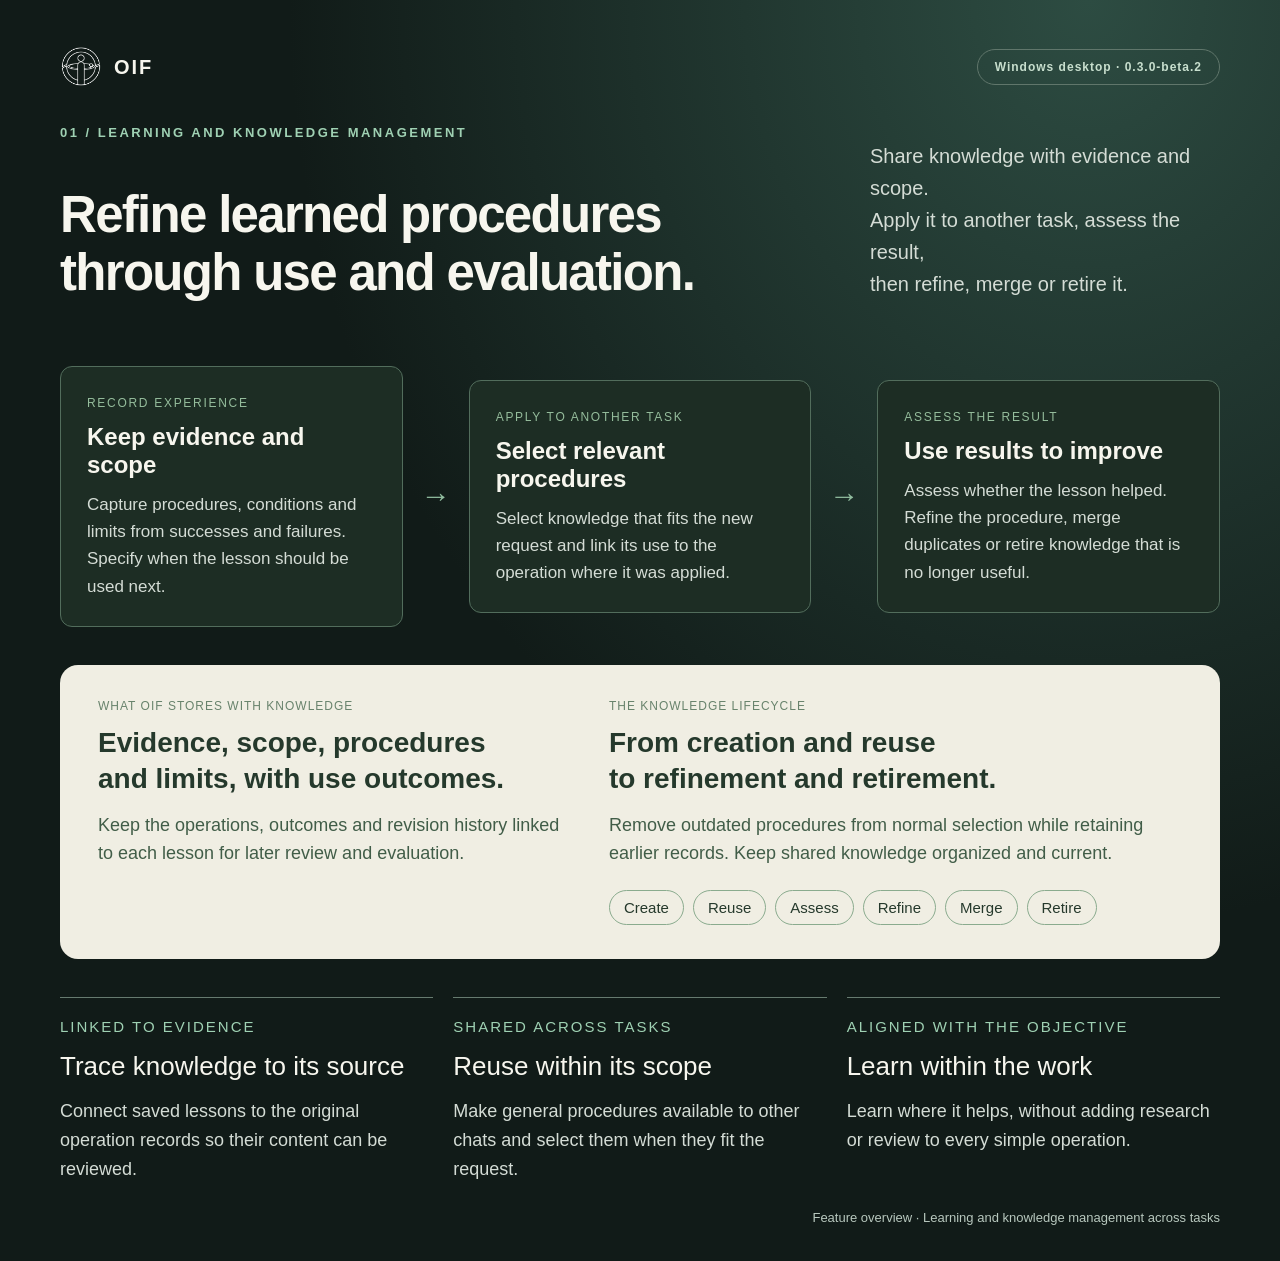
==== docs/showcase/01-learning.html @ 6b271901 "Refresh bilingual desktop showcase for 0.3.0-beta.2" ====
<!doctype html><html lang="en"><meta charset="utf-8"><title>OIF — 01-learning</title><style>*{box-sizing:border-box}body{margin:0;background:#101816;color:#f7f6ee;font-family:"Segoe UI",Arial,sans-serif}.board{width:1280px;min-height:1080px;padding:46px 60px 36px;background:radial-gradient(ellipse at 85% 0%,#2d4c42 0,transparent 52%),#111b18;overflow:hidden}.brand{display:flex;align-items:center;gap:12px;letter-spacing:2px;font-size:20px;font-weight:650}.brand img{width:42px;height:42px;filter:invert(1)}.tag{margin-left:auto;border:1px solid #60766b;border-radius:30px;padding:10px 17px;font-size:12px;letter-spacing:1.6px;color:#c8dfce}.kicker{color:#9fd1b3;letter-spacing:2.5px;font-size:13px;font-weight:600;margin-top:37px}h1{font-weight:600;font-size:59px;line-height:1.06;letter-spacing:-2.4px;margin:12px 0 20px}p{font-size:20px;line-height:1.5;color:#d4dcd5;margin:0}.header{display:flex;align-items:end;gap:65px}.header h1{flex:1}.header p{width:395px;margin-bottom:23px}.shot{display:block;width:100%;border:1px solid #63756b;border-radius:16px;box-shadow:0 20px 70px #0007;margin-top:27px}.foot{display:flex;gap:35px;align-items:center;margin-top:26px;color:#b8c8be;font-size:13px}.foot strong{color:#f7f6ee;font-weight:500}.foot span:last-child{margin-left:auto}.pillars{display:grid;grid-template-columns:repeat(3,1fr);gap:20px;margin-top:38px}.pillar{border-top:1px solid #667b6f;padding-top:20px}.num{color:#9fd1b3;font-size:15px;letter-spacing:2px}.pillar h2{font-size:26px;font-weight:500;margin:15px 0}.pillar p{font-size:18px}.route{display:flex;gap:18px;align-items:center;margin-top:43px}.step{border:1px solid #526d5c;padding:26px;border-radius:12px;flex:1;background:#1d2d24}.step small{color:#95bd9c;letter-spacing:1.7px;font-size:12px}.step h2{font-size:25px;font-weight:550;margin:12px 0}.step p{font-size:17px}.arrow{color:#91bd9f;font-size:30px}.sample{background:#f0eee3;color:#25392c;border-radius:18px;padding:34px 38px;margin-top:38px;display:grid;grid-template-columns:0.9fr 1.1fr;gap:42px}.sample h2{font-size:29px;line-height:1.15;font-weight:550;margin:0 0 13px}.sample p{color:#415d48;font-size:18px}.sample .caption{color:#68836c;font-size:12px;letter-spacing:1px;margin-bottom:12px}.actions{display:flex;flex-wrap:wrap;gap:9px;margin-top:22px}.actions span{border:1px solid #8aab8e;border-radius:20px;padding:8px 14px;font-size:15px}.route-grid{display:grid;grid-template-columns:repeat(3,1fr);gap:18px;margin-top:35px}.route-grid .step{min-height:174px}.band{display:flex;align-items:center;gap:20px;background:#d3e9d7;color:#173d26;padding:26px 30px;border-radius:14px;margin-top:24px}.band b{font-size:25px;font-weight:550}.band span{font-size:18px;line-height:1.4}.small{font-size:15px;margin-top:21px;color:#aec4b5}.line{height:1px;background:#556f5e;margin:33px 0}h1{font-size:51px;line-height:1.15;letter-spacing:-1.7px}.header{gap:36px}.header p{width:350px;line-height:1.6}.step h2{font-size:24px}.step p,.pillar p{line-height:1.6}.sample h2{font-size:28px;line-height:1.3}.sample p{line-height:1.6}.band b{font-size:24px}.foot{gap:24px}.tag{letter-spacing:1px}</style><main class="board"><div class="brand"><img src="../assets/desktop-logo.png" alt="OIF logo">OIF<span class="tag">Windows desktop · 0.3.0-beta.2</span></div><div class="kicker">01 / LEARNING AND KNOWLEDGE MANAGEMENT</div>
<div class="header"><h1>Refine learned procedures<br>through use and evaluation.</h1><p>Share knowledge with evidence and scope.<br>Apply it to another task, assess the result,<br>then refine, merge or retire it.</p></div>
<div class="route">
<div class="step"><small>RECORD EXPERIENCE</small><h2>Keep evidence and scope</h2><p>Capture procedures, conditions and limits from successes and failures. Specify when the lesson should be used next.</p></div><div class="arrow">→</div>
<div class="step"><small>APPLY TO ANOTHER TASK</small><h2>Select relevant procedures</h2><p>Select knowledge that fits the new request and link its use to the operation where it was applied.</p></div><div class="arrow">→</div>
<div class="step"><small>ASSESS THE RESULT</small><h2>Use results to improve</h2><p>Assess whether the lesson helped. Refine the procedure, merge duplicates or retire knowledge that is no longer useful.</p></div></div>
<div class="sample"><div><div class="caption">WHAT OIF STORES WITH KNOWLEDGE</div><h2>Evidence, scope, procedures<br>and limits, with use outcomes.</h2><p>Keep the operations, outcomes and revision history linked to each lesson for later review and evaluation.</p></div>
<div><div class="caption">THE KNOWLEDGE LIFECYCLE</div><h2>From creation and reuse<br>to refinement and retirement.</h2><p>Remove outdated procedures from normal selection while retaining earlier records. Keep shared knowledge organized and current.</p><div class="actions"><span>Create</span><span>Reuse</span><span>Assess</span><span>Refine</span><span>Merge</span><span>Retire</span></div></div></div>
<div class="pillars"><div class="pillar"><span class="num">LINKED TO EVIDENCE</span><h2>Trace knowledge to its source</h2><p>Connect saved lessons to the original operation records so their content can be reviewed.</p></div><div class="pillar"><span class="num">SHARED ACROSS TASKS</span><h2>Reuse within its scope</h2><p>Make general procedures available to other chats and select them when they fit the request.</p></div><div class="pillar"><span class="num">ALIGNED WITH THE OBJECTIVE</span><h2>Learn within the work</h2><p>Learn where it helps, without adding research or review to every simple operation.</p></div></div>
<div class="foot"><span>Feature overview · Learning and knowledge management across tasks</span></div></main></html>
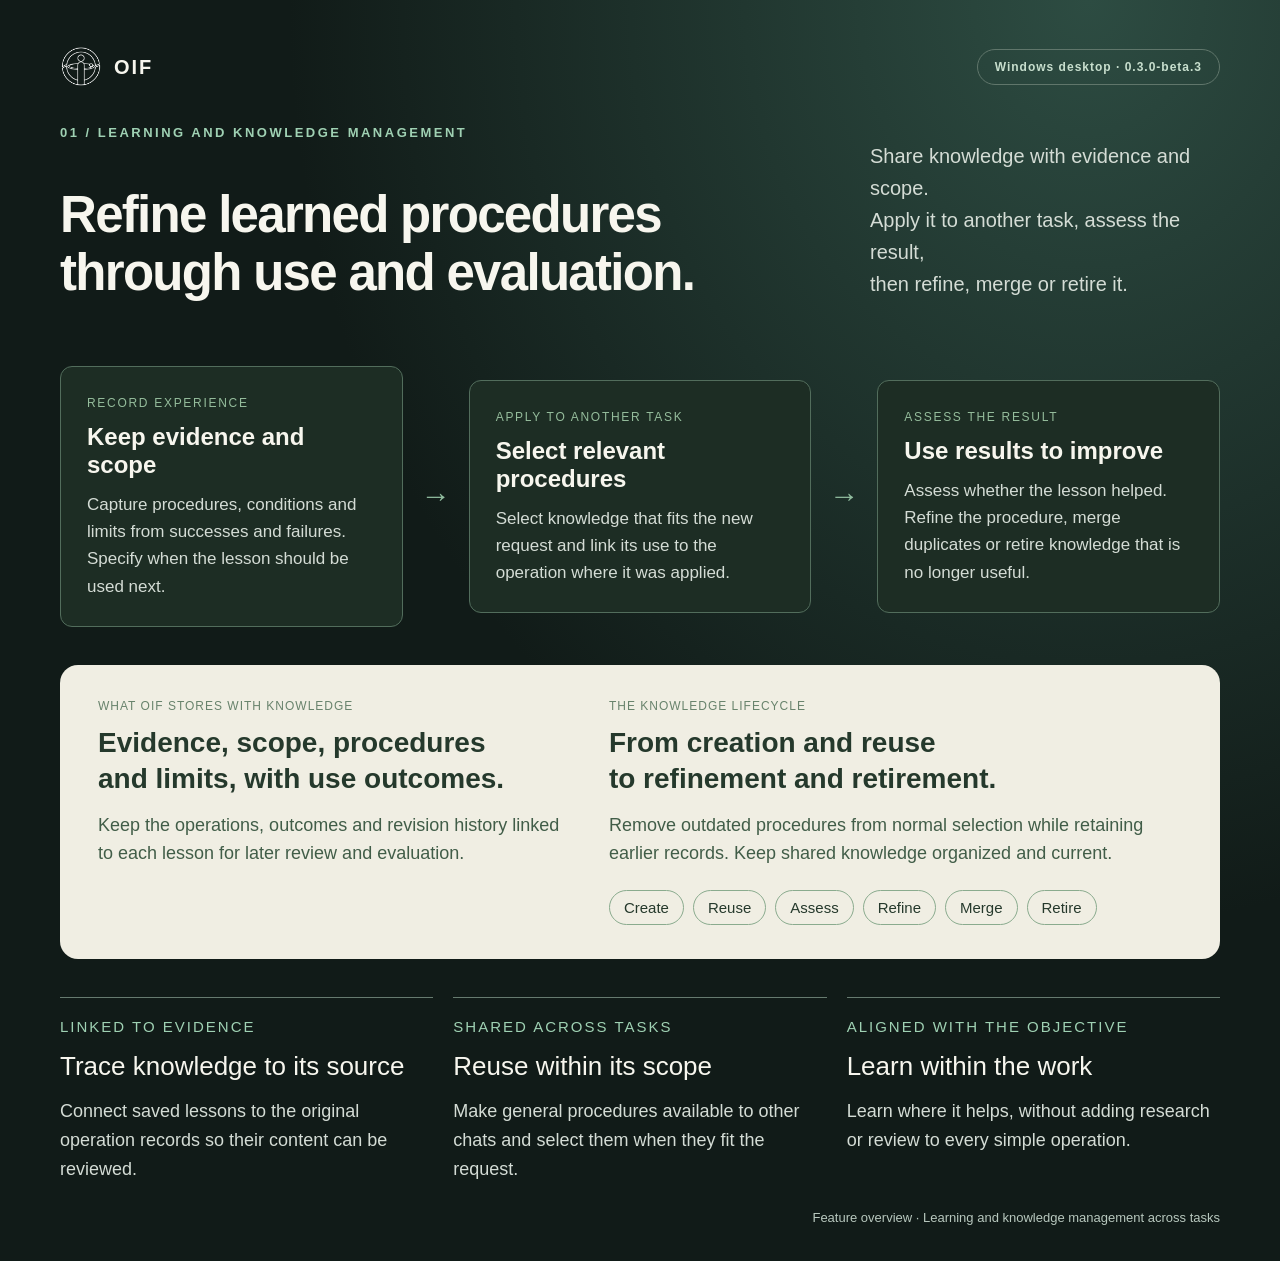
==== commit e415e6a1: "Fix desktop submission and connection recovery" ====
--- a/docs/showcase/01-learning.html
+++ b/docs/showcase/01-learning.html
@@ -1,4 +1,4 @@
-<!doctype html><html lang="en"><meta charset="utf-8"><title>OIF — 01-learning</title><style>*{box-sizing:border-box}body{margin:0;background:#101816;color:#f7f6ee;font-family:"Segoe UI",Arial,sans-serif}.board{width:1280px;min-height:1080px;padding:46px 60px 36px;background:radial-gradient(ellipse at 85% 0%,#2d4c42 0,transparent 52%),#111b18;overflow:hidden}.brand{display:flex;align-items:center;gap:12px;letter-spacing:2px;font-size:20px;font-weight:650}.brand img{width:42px;height:42px;filter:invert(1)}.tag{margin-left:auto;border:1px solid #60766b;border-radius:30px;padding:10px 17px;font-size:12px;letter-spacing:1.6px;color:#c8dfce}.kicker{color:#9fd1b3;letter-spacing:2.5px;font-size:13px;font-weight:600;margin-top:37px}h1{font-weight:600;font-size:59px;line-height:1.06;letter-spacing:-2.4px;margin:12px 0 20px}p{font-size:20px;line-height:1.5;color:#d4dcd5;margin:0}.header{display:flex;align-items:end;gap:65px}.header h1{flex:1}.header p{width:395px;margin-bottom:23px}.shot{display:block;width:100%;border:1px solid #63756b;border-radius:16px;box-shadow:0 20px 70px #0007;margin-top:27px}.foot{display:flex;gap:35px;align-items:center;margin-top:26px;color:#b8c8be;font-size:13px}.foot strong{color:#f7f6ee;font-weight:500}.foot span:last-child{margin-left:auto}.pillars{display:grid;grid-template-columns:repeat(3,1fr);gap:20px;margin-top:38px}.pillar{border-top:1px solid #667b6f;padding-top:20px}.num{color:#9fd1b3;font-size:15px;letter-spacing:2px}.pillar h2{font-size:26px;font-weight:500;margin:15px 0}.pillar p{font-size:18px}.route{display:flex;gap:18px;align-items:center;margin-top:43px}.step{border:1px solid #526d5c;padding:26px;border-radius:12px;flex:1;background:#1d2d24}.step small{color:#95bd9c;letter-spacing:1.7px;font-size:12px}.step h2{font-size:25px;font-weight:550;margin:12px 0}.step p{font-size:17px}.arrow{color:#91bd9f;font-size:30px}.sample{background:#f0eee3;color:#25392c;border-radius:18px;padding:34px 38px;margin-top:38px;display:grid;grid-template-columns:0.9fr 1.1fr;gap:42px}.sample h2{font-size:29px;line-height:1.15;font-weight:550;margin:0 0 13px}.sample p{color:#415d48;font-size:18px}.sample .caption{color:#68836c;font-size:12px;letter-spacing:1px;margin-bottom:12px}.actions{display:flex;flex-wrap:wrap;gap:9px;margin-top:22px}.actions span{border:1px solid #8aab8e;border-radius:20px;padding:8px 14px;font-size:15px}.route-grid{display:grid;grid-template-columns:repeat(3,1fr);gap:18px;margin-top:35px}.route-grid .step{min-height:174px}.band{display:flex;align-items:center;gap:20px;background:#d3e9d7;color:#173d26;padding:26px 30px;border-radius:14px;margin-top:24px}.band b{font-size:25px;font-weight:550}.band span{font-size:18px;line-height:1.4}.small{font-size:15px;margin-top:21px;color:#aec4b5}.line{height:1px;background:#556f5e;margin:33px 0}h1{font-size:51px;line-height:1.15;letter-spacing:-1.7px}.header{gap:36px}.header p{width:350px;line-height:1.6}.step h2{font-size:24px}.step p,.pillar p{line-height:1.6}.sample h2{font-size:28px;line-height:1.3}.sample p{line-height:1.6}.band b{font-size:24px}.foot{gap:24px}.tag{letter-spacing:1px}</style><main class="board"><div class="brand"><img src="../assets/desktop-logo.png" alt="OIF logo">OIF<span class="tag">Windows desktop · 0.3.0-beta.2</span></div><div class="kicker">01 / LEARNING AND KNOWLEDGE MANAGEMENT</div>
+<!doctype html><html lang="en"><meta charset="utf-8"><title>OIF — 01-learning</title><style>*{box-sizing:border-box}body{margin:0;background:#101816;color:#f7f6ee;font-family:"Segoe UI",Arial,sans-serif}.board{width:1280px;min-height:1080px;padding:46px 60px 36px;background:radial-gradient(ellipse at 85% 0%,#2d4c42 0,transparent 52%),#111b18;overflow:hidden}.brand{display:flex;align-items:center;gap:12px;letter-spacing:2px;font-size:20px;font-weight:650}.brand img{width:42px;height:42px;filter:invert(1)}.tag{margin-left:auto;border:1px solid #60766b;border-radius:30px;padding:10px 17px;font-size:12px;letter-spacing:1.6px;color:#c8dfce}.kicker{color:#9fd1b3;letter-spacing:2.5px;font-size:13px;font-weight:600;margin-top:37px}h1{font-weight:600;font-size:59px;line-height:1.06;letter-spacing:-2.4px;margin:12px 0 20px}p{font-size:20px;line-height:1.5;color:#d4dcd5;margin:0}.header{display:flex;align-items:end;gap:65px}.header h1{flex:1}.header p{width:395px;margin-bottom:23px}.shot{display:block;width:100%;border:1px solid #63756b;border-radius:16px;box-shadow:0 20px 70px #0007;margin-top:27px}.foot{display:flex;gap:35px;align-items:center;margin-top:26px;color:#b8c8be;font-size:13px}.foot strong{color:#f7f6ee;font-weight:500}.foot span:last-child{margin-left:auto}.pillars{display:grid;grid-template-columns:repeat(3,1fr);gap:20px;margin-top:38px}.pillar{border-top:1px solid #667b6f;padding-top:20px}.num{color:#9fd1b3;font-size:15px;letter-spacing:2px}.pillar h2{font-size:26px;font-weight:500;margin:15px 0}.pillar p{font-size:18px}.route{display:flex;gap:18px;align-items:center;margin-top:43px}.step{border:1px solid #526d5c;padding:26px;border-radius:12px;flex:1;background:#1d2d24}.step small{color:#95bd9c;letter-spacing:1.7px;font-size:12px}.step h2{font-size:25px;font-weight:550;margin:12px 0}.step p{font-size:17px}.arrow{color:#91bd9f;font-size:30px}.sample{background:#f0eee3;color:#25392c;border-radius:18px;padding:34px 38px;margin-top:38px;display:grid;grid-template-columns:0.9fr 1.1fr;gap:42px}.sample h2{font-size:29px;line-height:1.15;font-weight:550;margin:0 0 13px}.sample p{color:#415d48;font-size:18px}.sample .caption{color:#68836c;font-size:12px;letter-spacing:1px;margin-bottom:12px}.actions{display:flex;flex-wrap:wrap;gap:9px;margin-top:22px}.actions span{border:1px solid #8aab8e;border-radius:20px;padding:8px 14px;font-size:15px}.route-grid{display:grid;grid-template-columns:repeat(3,1fr);gap:18px;margin-top:35px}.route-grid .step{min-height:174px}.band{display:flex;align-items:center;gap:20px;background:#d3e9d7;color:#173d26;padding:26px 30px;border-radius:14px;margin-top:24px}.band b{font-size:25px;font-weight:550}.band span{font-size:18px;line-height:1.4}.small{font-size:15px;margin-top:21px;color:#aec4b5}.line{height:1px;background:#556f5e;margin:33px 0}h1{font-size:51px;line-height:1.15;letter-spacing:-1.7px}.header{gap:36px}.header p{width:350px;line-height:1.6}.step h2{font-size:24px}.step p,.pillar p{line-height:1.6}.sample h2{font-size:28px;line-height:1.3}.sample p{line-height:1.6}.band b{font-size:24px}.foot{gap:24px}.tag{letter-spacing:1px}</style><main class="board"><div class="brand"><img src="../assets/desktop-logo.png" alt="OIF logo">OIF<span class="tag">Windows desktop · 0.3.0-beta.3</span></div><div class="kicker">01 / LEARNING AND KNOWLEDGE MANAGEMENT</div>
 <div class="header"><h1>Refine learned procedures<br>through use and evaluation.</h1><p>Share knowledge with evidence and scope.<br>Apply it to another task, assess the result,<br>then refine, merge or retire it.</p></div>
 <div class="route">
 <div class="step"><small>RECORD EXPERIENCE</small><h2>Keep evidence and scope</h2><p>Capture procedures, conditions and limits from successes and failures. Specify when the lesson should be used next.</p></div><div class="arrow">→</div>
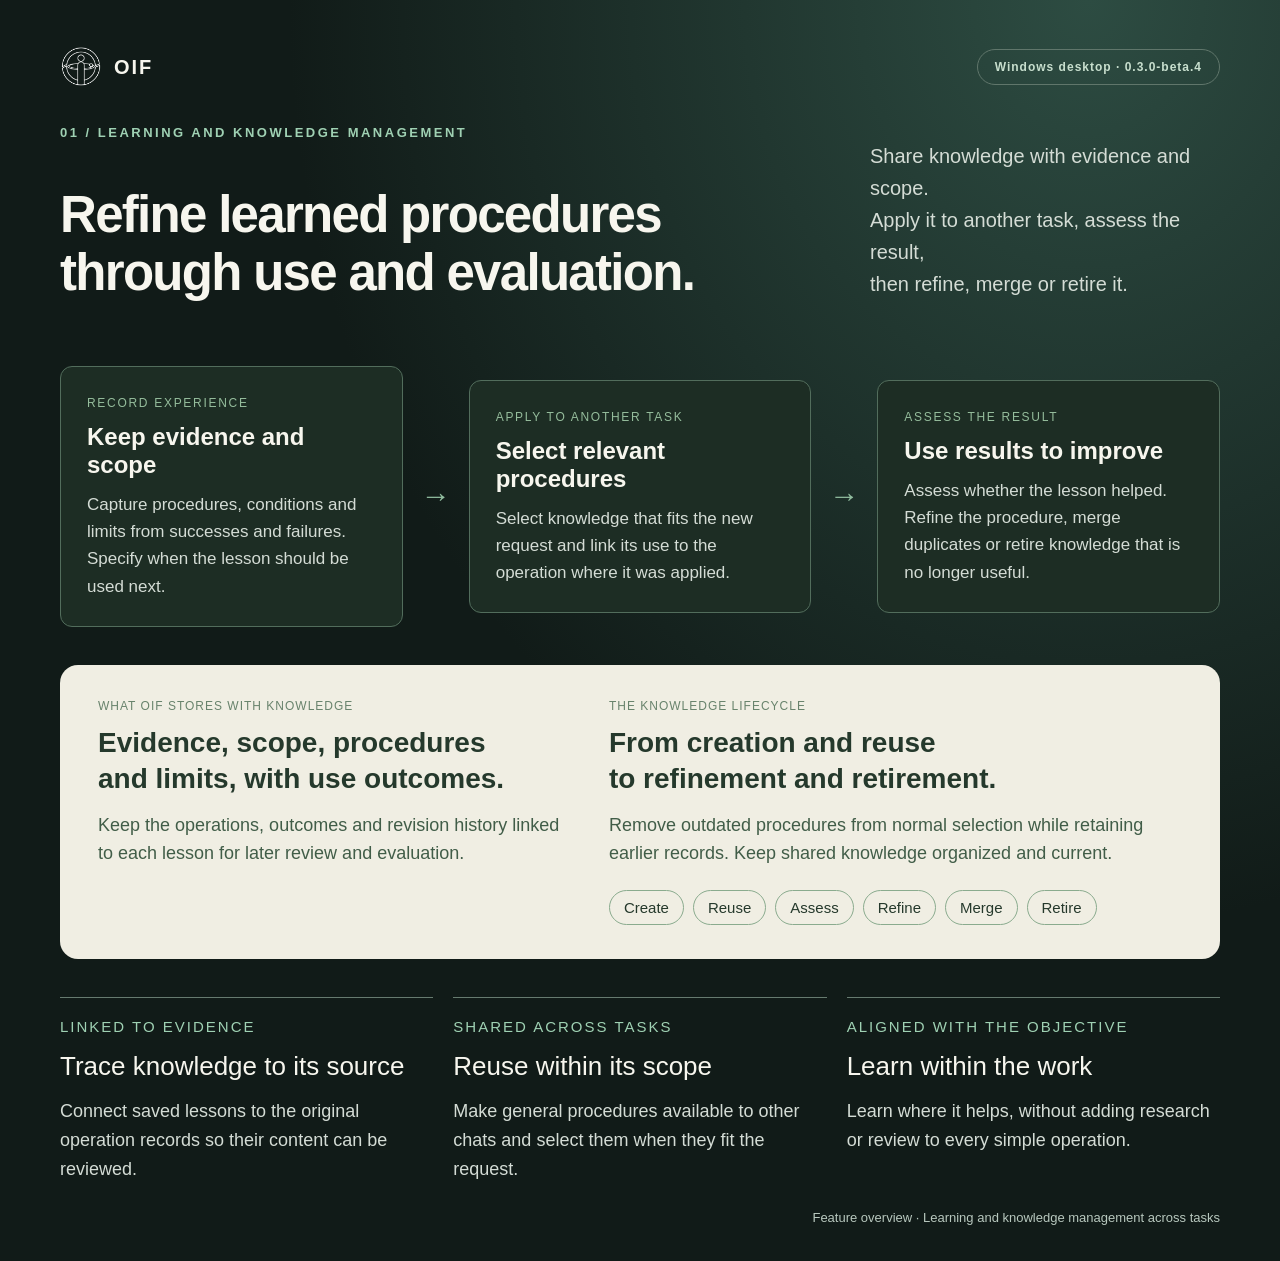
==== commit 070754e1: "Improve Web evidence collection and recover stale service identities" ====
--- a/docs/showcase/01-learning.html
+++ b/docs/showcase/01-learning.html
@@ -1,4 +1,4 @@
-<!doctype html><html lang="en"><meta charset="utf-8"><title>OIF — 01-learning</title><style>*{box-sizing:border-box}body{margin:0;background:#101816;color:#f7f6ee;font-family:"Segoe UI",Arial,sans-serif}.board{width:1280px;min-height:1080px;padding:46px 60px 36px;background:radial-gradient(ellipse at 85% 0%,#2d4c42 0,transparent 52%),#111b18;overflow:hidden}.brand{display:flex;align-items:center;gap:12px;letter-spacing:2px;font-size:20px;font-weight:650}.brand img{width:42px;height:42px;filter:invert(1)}.tag{margin-left:auto;border:1px solid #60766b;border-radius:30px;padding:10px 17px;font-size:12px;letter-spacing:1.6px;color:#c8dfce}.kicker{color:#9fd1b3;letter-spacing:2.5px;font-size:13px;font-weight:600;margin-top:37px}h1{font-weight:600;font-size:59px;line-height:1.06;letter-spacing:-2.4px;margin:12px 0 20px}p{font-size:20px;line-height:1.5;color:#d4dcd5;margin:0}.header{display:flex;align-items:end;gap:65px}.header h1{flex:1}.header p{width:395px;margin-bottom:23px}.shot{display:block;width:100%;border:1px solid #63756b;border-radius:16px;box-shadow:0 20px 70px #0007;margin-top:27px}.foot{display:flex;gap:35px;align-items:center;margin-top:26px;color:#b8c8be;font-size:13px}.foot strong{color:#f7f6ee;font-weight:500}.foot span:last-child{margin-left:auto}.pillars{display:grid;grid-template-columns:repeat(3,1fr);gap:20px;margin-top:38px}.pillar{border-top:1px solid #667b6f;padding-top:20px}.num{color:#9fd1b3;font-size:15px;letter-spacing:2px}.pillar h2{font-size:26px;font-weight:500;margin:15px 0}.pillar p{font-size:18px}.route{display:flex;gap:18px;align-items:center;margin-top:43px}.step{border:1px solid #526d5c;padding:26px;border-radius:12px;flex:1;background:#1d2d24}.step small{color:#95bd9c;letter-spacing:1.7px;font-size:12px}.step h2{font-size:25px;font-weight:550;margin:12px 0}.step p{font-size:17px}.arrow{color:#91bd9f;font-size:30px}.sample{background:#f0eee3;color:#25392c;border-radius:18px;padding:34px 38px;margin-top:38px;display:grid;grid-template-columns:0.9fr 1.1fr;gap:42px}.sample h2{font-size:29px;line-height:1.15;font-weight:550;margin:0 0 13px}.sample p{color:#415d48;font-size:18px}.sample .caption{color:#68836c;font-size:12px;letter-spacing:1px;margin-bottom:12px}.actions{display:flex;flex-wrap:wrap;gap:9px;margin-top:22px}.actions span{border:1px solid #8aab8e;border-radius:20px;padding:8px 14px;font-size:15px}.route-grid{display:grid;grid-template-columns:repeat(3,1fr);gap:18px;margin-top:35px}.route-grid .step{min-height:174px}.band{display:flex;align-items:center;gap:20px;background:#d3e9d7;color:#173d26;padding:26px 30px;border-radius:14px;margin-top:24px}.band b{font-size:25px;font-weight:550}.band span{font-size:18px;line-height:1.4}.small{font-size:15px;margin-top:21px;color:#aec4b5}.line{height:1px;background:#556f5e;margin:33px 0}h1{font-size:51px;line-height:1.15;letter-spacing:-1.7px}.header{gap:36px}.header p{width:350px;line-height:1.6}.step h2{font-size:24px}.step p,.pillar p{line-height:1.6}.sample h2{font-size:28px;line-height:1.3}.sample p{line-height:1.6}.band b{font-size:24px}.foot{gap:24px}.tag{letter-spacing:1px}</style><main class="board"><div class="brand"><img src="../assets/desktop-logo.png" alt="OIF logo">OIF<span class="tag">Windows desktop · 0.3.0-beta.3</span></div><div class="kicker">01 / LEARNING AND KNOWLEDGE MANAGEMENT</div>
+<!doctype html><html lang="en"><meta charset="utf-8"><title>OIF — 01-learning</title><style>*{box-sizing:border-box}body{margin:0;background:#101816;color:#f7f6ee;font-family:"Segoe UI",Arial,sans-serif}.board{width:1280px;min-height:1080px;padding:46px 60px 36px;background:radial-gradient(ellipse at 85% 0%,#2d4c42 0,transparent 52%),#111b18;overflow:hidden}.brand{display:flex;align-items:center;gap:12px;letter-spacing:2px;font-size:20px;font-weight:650}.brand img{width:42px;height:42px;filter:invert(1)}.tag{margin-left:auto;border:1px solid #60766b;border-radius:30px;padding:10px 17px;font-size:12px;letter-spacing:1.6px;color:#c8dfce}.kicker{color:#9fd1b3;letter-spacing:2.5px;font-size:13px;font-weight:600;margin-top:37px}h1{font-weight:600;font-size:59px;line-height:1.06;letter-spacing:-2.4px;margin:12px 0 20px}p{font-size:20px;line-height:1.5;color:#d4dcd5;margin:0}.header{display:flex;align-items:end;gap:65px}.header h1{flex:1}.header p{width:395px;margin-bottom:23px}.shot{display:block;width:100%;border:1px solid #63756b;border-radius:16px;box-shadow:0 20px 70px #0007;margin-top:27px}.foot{display:flex;gap:35px;align-items:center;margin-top:26px;color:#b8c8be;font-size:13px}.foot strong{color:#f7f6ee;font-weight:500}.foot span:last-child{margin-left:auto}.pillars{display:grid;grid-template-columns:repeat(3,1fr);gap:20px;margin-top:38px}.pillar{border-top:1px solid #667b6f;padding-top:20px}.num{color:#9fd1b3;font-size:15px;letter-spacing:2px}.pillar h2{font-size:26px;font-weight:500;margin:15px 0}.pillar p{font-size:18px}.route{display:flex;gap:18px;align-items:center;margin-top:43px}.step{border:1px solid #526d5c;padding:26px;border-radius:12px;flex:1;background:#1d2d24}.step small{color:#95bd9c;letter-spacing:1.7px;font-size:12px}.step h2{font-size:25px;font-weight:550;margin:12px 0}.step p{font-size:17px}.arrow{color:#91bd9f;font-size:30px}.sample{background:#f0eee3;color:#25392c;border-radius:18px;padding:34px 38px;margin-top:38px;display:grid;grid-template-columns:0.9fr 1.1fr;gap:42px}.sample h2{font-size:29px;line-height:1.15;font-weight:550;margin:0 0 13px}.sample p{color:#415d48;font-size:18px}.sample .caption{color:#68836c;font-size:12px;letter-spacing:1px;margin-bottom:12px}.actions{display:flex;flex-wrap:wrap;gap:9px;margin-top:22px}.actions span{border:1px solid #8aab8e;border-radius:20px;padding:8px 14px;font-size:15px}.route-grid{display:grid;grid-template-columns:repeat(3,1fr);gap:18px;margin-top:35px}.route-grid .step{min-height:174px}.band{display:flex;align-items:center;gap:20px;background:#d3e9d7;color:#173d26;padding:26px 30px;border-radius:14px;margin-top:24px}.band b{font-size:25px;font-weight:550}.band span{font-size:18px;line-height:1.4}.small{font-size:15px;margin-top:21px;color:#aec4b5}.line{height:1px;background:#556f5e;margin:33px 0}h1{font-size:51px;line-height:1.15;letter-spacing:-1.7px}.header{gap:36px}.header p{width:350px;line-height:1.6}.step h2{font-size:24px}.step p,.pillar p{line-height:1.6}.sample h2{font-size:28px;line-height:1.3}.sample p{line-height:1.6}.band b{font-size:24px}.foot{gap:24px}.tag{letter-spacing:1px}</style><main class="board"><div class="brand"><img src="../assets/desktop-logo.png" alt="OIF logo">OIF<span class="tag">Windows desktop · 0.3.0-beta.4</span></div><div class="kicker">01 / LEARNING AND KNOWLEDGE MANAGEMENT</div>
 <div class="header"><h1>Refine learned procedures<br>through use and evaluation.</h1><p>Share knowledge with evidence and scope.<br>Apply it to another task, assess the result,<br>then refine, merge or retire it.</p></div>
 <div class="route">
 <div class="step"><small>RECORD EXPERIENCE</small><h2>Keep evidence and scope</h2><p>Capture procedures, conditions and limits from successes and failures. Specify when the lesson should be used next.</p></div><div class="arrow">→</div>
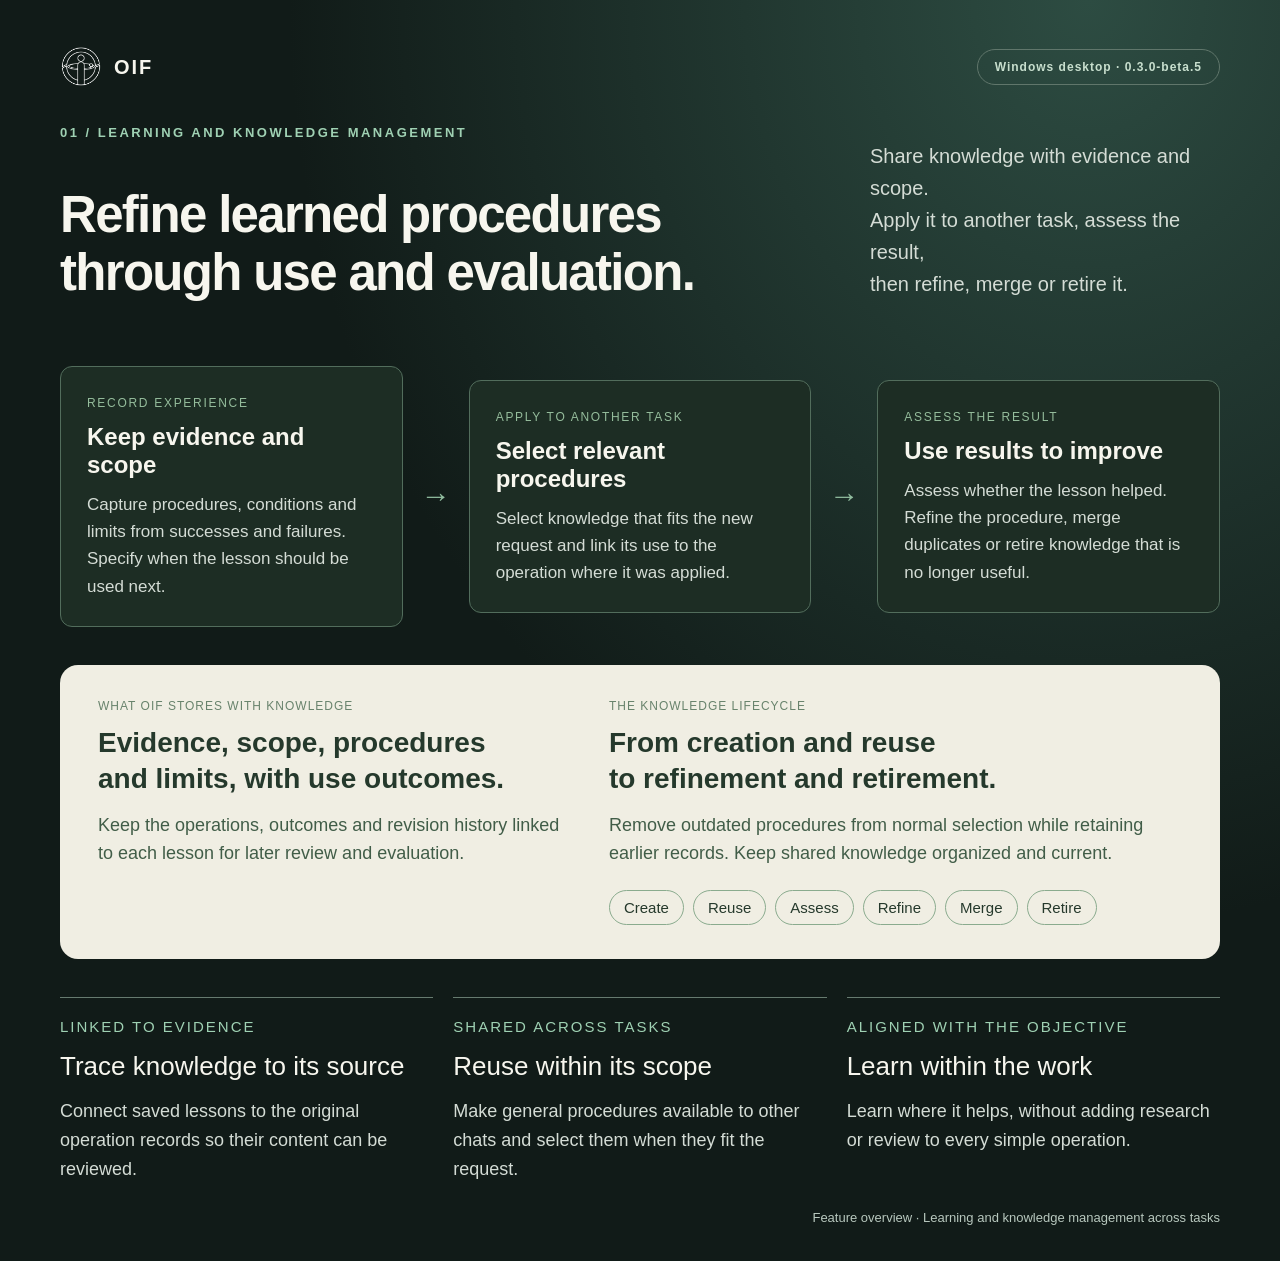
==== commit 38e032ac: "Recover bounded Web reads and inspect large JavaScript sources" ====
--- a/docs/showcase/01-learning.html
+++ b/docs/showcase/01-learning.html
@@ -1,4 +1,4 @@
-<!doctype html><html lang="en"><meta charset="utf-8"><title>OIF — 01-learning</title><style>*{box-sizing:border-box}body{margin:0;background:#101816;color:#f7f6ee;font-family:"Segoe UI",Arial,sans-serif}.board{width:1280px;min-height:1080px;padding:46px 60px 36px;background:radial-gradient(ellipse at 85% 0%,#2d4c42 0,transparent 52%),#111b18;overflow:hidden}.brand{display:flex;align-items:center;gap:12px;letter-spacing:2px;font-size:20px;font-weight:650}.brand img{width:42px;height:42px;filter:invert(1)}.tag{margin-left:auto;border:1px solid #60766b;border-radius:30px;padding:10px 17px;font-size:12px;letter-spacing:1.6px;color:#c8dfce}.kicker{color:#9fd1b3;letter-spacing:2.5px;font-size:13px;font-weight:600;margin-top:37px}h1{font-weight:600;font-size:59px;line-height:1.06;letter-spacing:-2.4px;margin:12px 0 20px}p{font-size:20px;line-height:1.5;color:#d4dcd5;margin:0}.header{display:flex;align-items:end;gap:65px}.header h1{flex:1}.header p{width:395px;margin-bottom:23px}.shot{display:block;width:100%;border:1px solid #63756b;border-radius:16px;box-shadow:0 20px 70px #0007;margin-top:27px}.foot{display:flex;gap:35px;align-items:center;margin-top:26px;color:#b8c8be;font-size:13px}.foot strong{color:#f7f6ee;font-weight:500}.foot span:last-child{margin-left:auto}.pillars{display:grid;grid-template-columns:repeat(3,1fr);gap:20px;margin-top:38px}.pillar{border-top:1px solid #667b6f;padding-top:20px}.num{color:#9fd1b3;font-size:15px;letter-spacing:2px}.pillar h2{font-size:26px;font-weight:500;margin:15px 0}.pillar p{font-size:18px}.route{display:flex;gap:18px;align-items:center;margin-top:43px}.step{border:1px solid #526d5c;padding:26px;border-radius:12px;flex:1;background:#1d2d24}.step small{color:#95bd9c;letter-spacing:1.7px;font-size:12px}.step h2{font-size:25px;font-weight:550;margin:12px 0}.step p{font-size:17px}.arrow{color:#91bd9f;font-size:30px}.sample{background:#f0eee3;color:#25392c;border-radius:18px;padding:34px 38px;margin-top:38px;display:grid;grid-template-columns:0.9fr 1.1fr;gap:42px}.sample h2{font-size:29px;line-height:1.15;font-weight:550;margin:0 0 13px}.sample p{color:#415d48;font-size:18px}.sample .caption{color:#68836c;font-size:12px;letter-spacing:1px;margin-bottom:12px}.actions{display:flex;flex-wrap:wrap;gap:9px;margin-top:22px}.actions span{border:1px solid #8aab8e;border-radius:20px;padding:8px 14px;font-size:15px}.route-grid{display:grid;grid-template-columns:repeat(3,1fr);gap:18px;margin-top:35px}.route-grid .step{min-height:174px}.band{display:flex;align-items:center;gap:20px;background:#d3e9d7;color:#173d26;padding:26px 30px;border-radius:14px;margin-top:24px}.band b{font-size:25px;font-weight:550}.band span{font-size:18px;line-height:1.4}.small{font-size:15px;margin-top:21px;color:#aec4b5}.line{height:1px;background:#556f5e;margin:33px 0}h1{font-size:51px;line-height:1.15;letter-spacing:-1.7px}.header{gap:36px}.header p{width:350px;line-height:1.6}.step h2{font-size:24px}.step p,.pillar p{line-height:1.6}.sample h2{font-size:28px;line-height:1.3}.sample p{line-height:1.6}.band b{font-size:24px}.foot{gap:24px}.tag{letter-spacing:1px}</style><main class="board"><div class="brand"><img src="../assets/desktop-logo.png" alt="OIF logo">OIF<span class="tag">Windows desktop · 0.3.0-beta.4</span></div><div class="kicker">01 / LEARNING AND KNOWLEDGE MANAGEMENT</div>
+<!doctype html><html lang="en"><meta charset="utf-8"><title>OIF — 01-learning</title><style>*{box-sizing:border-box}body{margin:0;background:#101816;color:#f7f6ee;font-family:"Segoe UI",Arial,sans-serif}.board{width:1280px;min-height:1080px;padding:46px 60px 36px;background:radial-gradient(ellipse at 85% 0%,#2d4c42 0,transparent 52%),#111b18;overflow:hidden}.brand{display:flex;align-items:center;gap:12px;letter-spacing:2px;font-size:20px;font-weight:650}.brand img{width:42px;height:42px;filter:invert(1)}.tag{margin-left:auto;border:1px solid #60766b;border-radius:30px;padding:10px 17px;font-size:12px;letter-spacing:1.6px;color:#c8dfce}.kicker{color:#9fd1b3;letter-spacing:2.5px;font-size:13px;font-weight:600;margin-top:37px}h1{font-weight:600;font-size:59px;line-height:1.06;letter-spacing:-2.4px;margin:12px 0 20px}p{font-size:20px;line-height:1.5;color:#d4dcd5;margin:0}.header{display:flex;align-items:end;gap:65px}.header h1{flex:1}.header p{width:395px;margin-bottom:23px}.shot{display:block;width:100%;border:1px solid #63756b;border-radius:16px;box-shadow:0 20px 70px #0007;margin-top:27px}.foot{display:flex;gap:35px;align-items:center;margin-top:26px;color:#b8c8be;font-size:13px}.foot strong{color:#f7f6ee;font-weight:500}.foot span:last-child{margin-left:auto}.pillars{display:grid;grid-template-columns:repeat(3,1fr);gap:20px;margin-top:38px}.pillar{border-top:1px solid #667b6f;padding-top:20px}.num{color:#9fd1b3;font-size:15px;letter-spacing:2px}.pillar h2{font-size:26px;font-weight:500;margin:15px 0}.pillar p{font-size:18px}.route{display:flex;gap:18px;align-items:center;margin-top:43px}.step{border:1px solid #526d5c;padding:26px;border-radius:12px;flex:1;background:#1d2d24}.step small{color:#95bd9c;letter-spacing:1.7px;font-size:12px}.step h2{font-size:25px;font-weight:550;margin:12px 0}.step p{font-size:17px}.arrow{color:#91bd9f;font-size:30px}.sample{background:#f0eee3;color:#25392c;border-radius:18px;padding:34px 38px;margin-top:38px;display:grid;grid-template-columns:0.9fr 1.1fr;gap:42px}.sample h2{font-size:29px;line-height:1.15;font-weight:550;margin:0 0 13px}.sample p{color:#415d48;font-size:18px}.sample .caption{color:#68836c;font-size:12px;letter-spacing:1px;margin-bottom:12px}.actions{display:flex;flex-wrap:wrap;gap:9px;margin-top:22px}.actions span{border:1px solid #8aab8e;border-radius:20px;padding:8px 14px;font-size:15px}.route-grid{display:grid;grid-template-columns:repeat(3,1fr);gap:18px;margin-top:35px}.route-grid .step{min-height:174px}.band{display:flex;align-items:center;gap:20px;background:#d3e9d7;color:#173d26;padding:26px 30px;border-radius:14px;margin-top:24px}.band b{font-size:25px;font-weight:550}.band span{font-size:18px;line-height:1.4}.small{font-size:15px;margin-top:21px;color:#aec4b5}.line{height:1px;background:#556f5e;margin:33px 0}h1{font-size:51px;line-height:1.15;letter-spacing:-1.7px}.header{gap:36px}.header p{width:350px;line-height:1.6}.step h2{font-size:24px}.step p,.pillar p{line-height:1.6}.sample h2{font-size:28px;line-height:1.3}.sample p{line-height:1.6}.band b{font-size:24px}.foot{gap:24px}.tag{letter-spacing:1px}</style><main class="board"><div class="brand"><img src="../assets/desktop-logo.png" alt="OIF logo">OIF<span class="tag">Windows desktop · 0.3.0-beta.5</span></div><div class="kicker">01 / LEARNING AND KNOWLEDGE MANAGEMENT</div>
 <div class="header"><h1>Refine learned procedures<br>through use and evaluation.</h1><p>Share knowledge with evidence and scope.<br>Apply it to another task, assess the result,<br>then refine, merge or retire it.</p></div>
 <div class="route">
 <div class="step"><small>RECORD EXPERIENCE</small><h2>Keep evidence and scope</h2><p>Capture procedures, conditions and limits from successes and failures. Specify when the lesson should be used next.</p></div><div class="arrow">→</div>
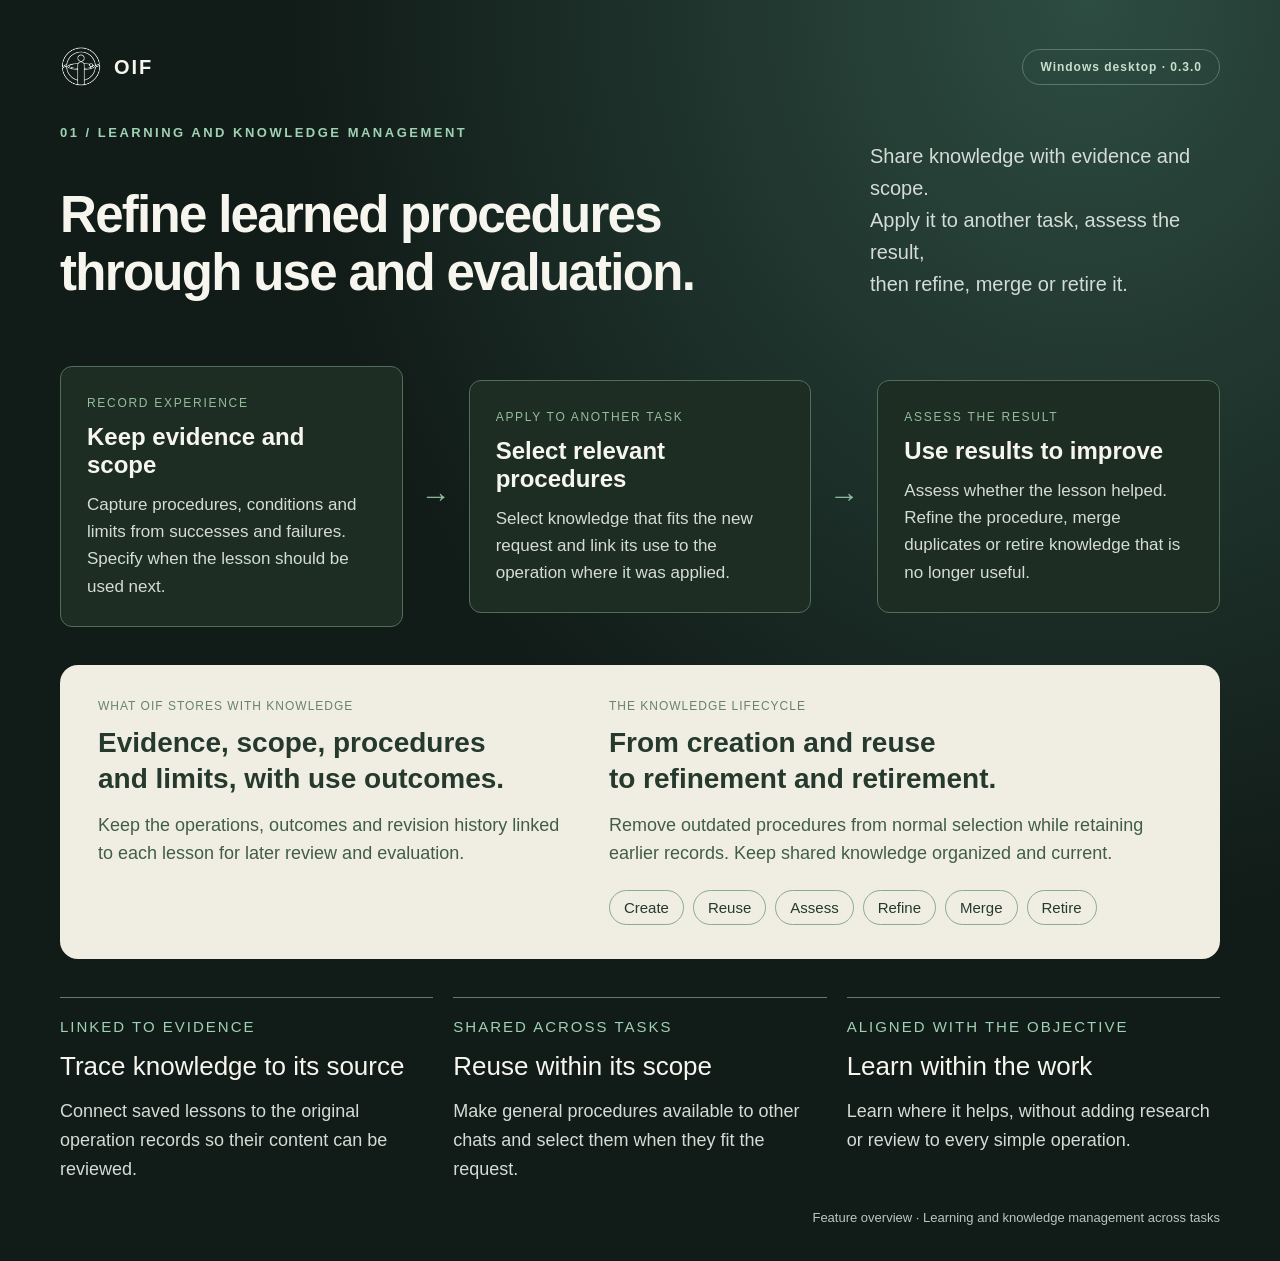
==== commit 2b188036: "Release stable desktop with local models and configurable Enter sending" ====
--- a/docs/showcase/01-learning.html
+++ b/docs/showcase/01-learning.html
@@ -1,4 +1,4 @@
-<!doctype html><html lang="en"><meta charset="utf-8"><title>OIF — 01-learning</title><style>*{box-sizing:border-box}body{margin:0;background:#101816;color:#f7f6ee;font-family:"Segoe UI",Arial,sans-serif}.board{width:1280px;min-height:1080px;padding:46px 60px 36px;background:radial-gradient(ellipse at 85% 0%,#2d4c42 0,transparent 52%),#111b18;overflow:hidden}.brand{display:flex;align-items:center;gap:12px;letter-spacing:2px;font-size:20px;font-weight:650}.brand img{width:42px;height:42px;filter:invert(1)}.tag{margin-left:auto;border:1px solid #60766b;border-radius:30px;padding:10px 17px;font-size:12px;letter-spacing:1.6px;color:#c8dfce}.kicker{color:#9fd1b3;letter-spacing:2.5px;font-size:13px;font-weight:600;margin-top:37px}h1{font-weight:600;font-size:59px;line-height:1.06;letter-spacing:-2.4px;margin:12px 0 20px}p{font-size:20px;line-height:1.5;color:#d4dcd5;margin:0}.header{display:flex;align-items:end;gap:65px}.header h1{flex:1}.header p{width:395px;margin-bottom:23px}.shot{display:block;width:100%;border:1px solid #63756b;border-radius:16px;box-shadow:0 20px 70px #0007;margin-top:27px}.foot{display:flex;gap:35px;align-items:center;margin-top:26px;color:#b8c8be;font-size:13px}.foot strong{color:#f7f6ee;font-weight:500}.foot span:last-child{margin-left:auto}.pillars{display:grid;grid-template-columns:repeat(3,1fr);gap:20px;margin-top:38px}.pillar{border-top:1px solid #667b6f;padding-top:20px}.num{color:#9fd1b3;font-size:15px;letter-spacing:2px}.pillar h2{font-size:26px;font-weight:500;margin:15px 0}.pillar p{font-size:18px}.route{display:flex;gap:18px;align-items:center;margin-top:43px}.step{border:1px solid #526d5c;padding:26px;border-radius:12px;flex:1;background:#1d2d24}.step small{color:#95bd9c;letter-spacing:1.7px;font-size:12px}.step h2{font-size:25px;font-weight:550;margin:12px 0}.step p{font-size:17px}.arrow{color:#91bd9f;font-size:30px}.sample{background:#f0eee3;color:#25392c;border-radius:18px;padding:34px 38px;margin-top:38px;display:grid;grid-template-columns:0.9fr 1.1fr;gap:42px}.sample h2{font-size:29px;line-height:1.15;font-weight:550;margin:0 0 13px}.sample p{color:#415d48;font-size:18px}.sample .caption{color:#68836c;font-size:12px;letter-spacing:1px;margin-bottom:12px}.actions{display:flex;flex-wrap:wrap;gap:9px;margin-top:22px}.actions span{border:1px solid #8aab8e;border-radius:20px;padding:8px 14px;font-size:15px}.route-grid{display:grid;grid-template-columns:repeat(3,1fr);gap:18px;margin-top:35px}.route-grid .step{min-height:174px}.band{display:flex;align-items:center;gap:20px;background:#d3e9d7;color:#173d26;padding:26px 30px;border-radius:14px;margin-top:24px}.band b{font-size:25px;font-weight:550}.band span{font-size:18px;line-height:1.4}.small{font-size:15px;margin-top:21px;color:#aec4b5}.line{height:1px;background:#556f5e;margin:33px 0}h1{font-size:51px;line-height:1.15;letter-spacing:-1.7px}.header{gap:36px}.header p{width:350px;line-height:1.6}.step h2{font-size:24px}.step p,.pillar p{line-height:1.6}.sample h2{font-size:28px;line-height:1.3}.sample p{line-height:1.6}.band b{font-size:24px}.foot{gap:24px}.tag{letter-spacing:1px}</style><main class="board"><div class="brand"><img src="../assets/desktop-logo.png" alt="OIF logo">OIF<span class="tag">Windows desktop · 0.3.0-beta.5</span></div><div class="kicker">01 / LEARNING AND KNOWLEDGE MANAGEMENT</div>
+<!doctype html><html lang="en"><meta charset="utf-8"><title>OIF — 01-learning</title><style>*{box-sizing:border-box}body{margin:0;background:#101816;color:#f7f6ee;font-family:"Segoe UI",Arial,sans-serif}.board{width:1280px;min-height:1080px;padding:46px 60px 36px;background:radial-gradient(ellipse at 85% 0%,#2d4c42 0,transparent 52%),#111b18;overflow:hidden}.brand{display:flex;align-items:center;gap:12px;letter-spacing:2px;font-size:20px;font-weight:650}.brand img{width:42px;height:42px;filter:invert(1)}.tag{margin-left:auto;border:1px solid #60766b;border-radius:30px;padding:10px 17px;font-size:12px;letter-spacing:1.6px;color:#c8dfce}.kicker{color:#9fd1b3;letter-spacing:2.5px;font-size:13px;font-weight:600;margin-top:37px}h1{font-weight:600;font-size:59px;line-height:1.06;letter-spacing:-2.4px;margin:12px 0 20px}p{font-size:20px;line-height:1.5;color:#d4dcd5;margin:0}.header{display:flex;align-items:end;gap:65px}.header h1{flex:1}.header p{width:395px;margin-bottom:23px}.shot{display:block;width:100%;border:1px solid #63756b;border-radius:16px;box-shadow:0 20px 70px #0007;margin-top:27px}.foot{display:flex;gap:35px;align-items:center;margin-top:26px;color:#b8c8be;font-size:13px}.foot strong{color:#f7f6ee;font-weight:500}.foot span:last-child{margin-left:auto}.pillars{display:grid;grid-template-columns:repeat(3,1fr);gap:20px;margin-top:38px}.pillar{border-top:1px solid #667b6f;padding-top:20px}.num{color:#9fd1b3;font-size:15px;letter-spacing:2px}.pillar h2{font-size:26px;font-weight:500;margin:15px 0}.pillar p{font-size:18px}.route{display:flex;gap:18px;align-items:center;margin-top:43px}.step{border:1px solid #526d5c;padding:26px;border-radius:12px;flex:1;background:#1d2d24}.step small{color:#95bd9c;letter-spacing:1.7px;font-size:12px}.step h2{font-size:25px;font-weight:550;margin:12px 0}.step p{font-size:17px}.arrow{color:#91bd9f;font-size:30px}.sample{background:#f0eee3;color:#25392c;border-radius:18px;padding:34px 38px;margin-top:38px;display:grid;grid-template-columns:0.9fr 1.1fr;gap:42px}.sample h2{font-size:29px;line-height:1.15;font-weight:550;margin:0 0 13px}.sample p{color:#415d48;font-size:18px}.sample .caption{color:#68836c;font-size:12px;letter-spacing:1px;margin-bottom:12px}.actions{display:flex;flex-wrap:wrap;gap:9px;margin-top:22px}.actions span{border:1px solid #8aab8e;border-radius:20px;padding:8px 14px;font-size:15px}.route-grid{display:grid;grid-template-columns:repeat(3,1fr);gap:18px;margin-top:35px}.route-grid .step{min-height:174px}.band{display:flex;align-items:center;gap:20px;background:#d3e9d7;color:#173d26;padding:26px 30px;border-radius:14px;margin-top:24px}.band b{font-size:25px;font-weight:550}.band span{font-size:18px;line-height:1.4}.small{font-size:15px;margin-top:21px;color:#aec4b5}.line{height:1px;background:#556f5e;margin:33px 0}h1{font-size:51px;line-height:1.15;letter-spacing:-1.7px}.header{gap:36px}.header p{width:350px;line-height:1.6}.step h2{font-size:24px}.step p,.pillar p{line-height:1.6}.sample h2{font-size:28px;line-height:1.3}.sample p{line-height:1.6}.band b{font-size:24px}.foot{gap:24px}.tag{letter-spacing:1px}</style><main class="board"><div class="brand"><img src="../assets/desktop-logo.png" alt="OIF logo">OIF<span class="tag">Windows desktop · 0.3.0</span></div><div class="kicker">01 / LEARNING AND KNOWLEDGE MANAGEMENT</div>
 <div class="header"><h1>Refine learned procedures<br>through use and evaluation.</h1><p>Share knowledge with evidence and scope.<br>Apply it to another task, assess the result,<br>then refine, merge or retire it.</p></div>
 <div class="route">
 <div class="step"><small>RECORD EXPERIENCE</small><h2>Keep evidence and scope</h2><p>Capture procedures, conditions and limits from successes and failures. Specify when the lesson should be used next.</p></div><div class="arrow">→</div>
